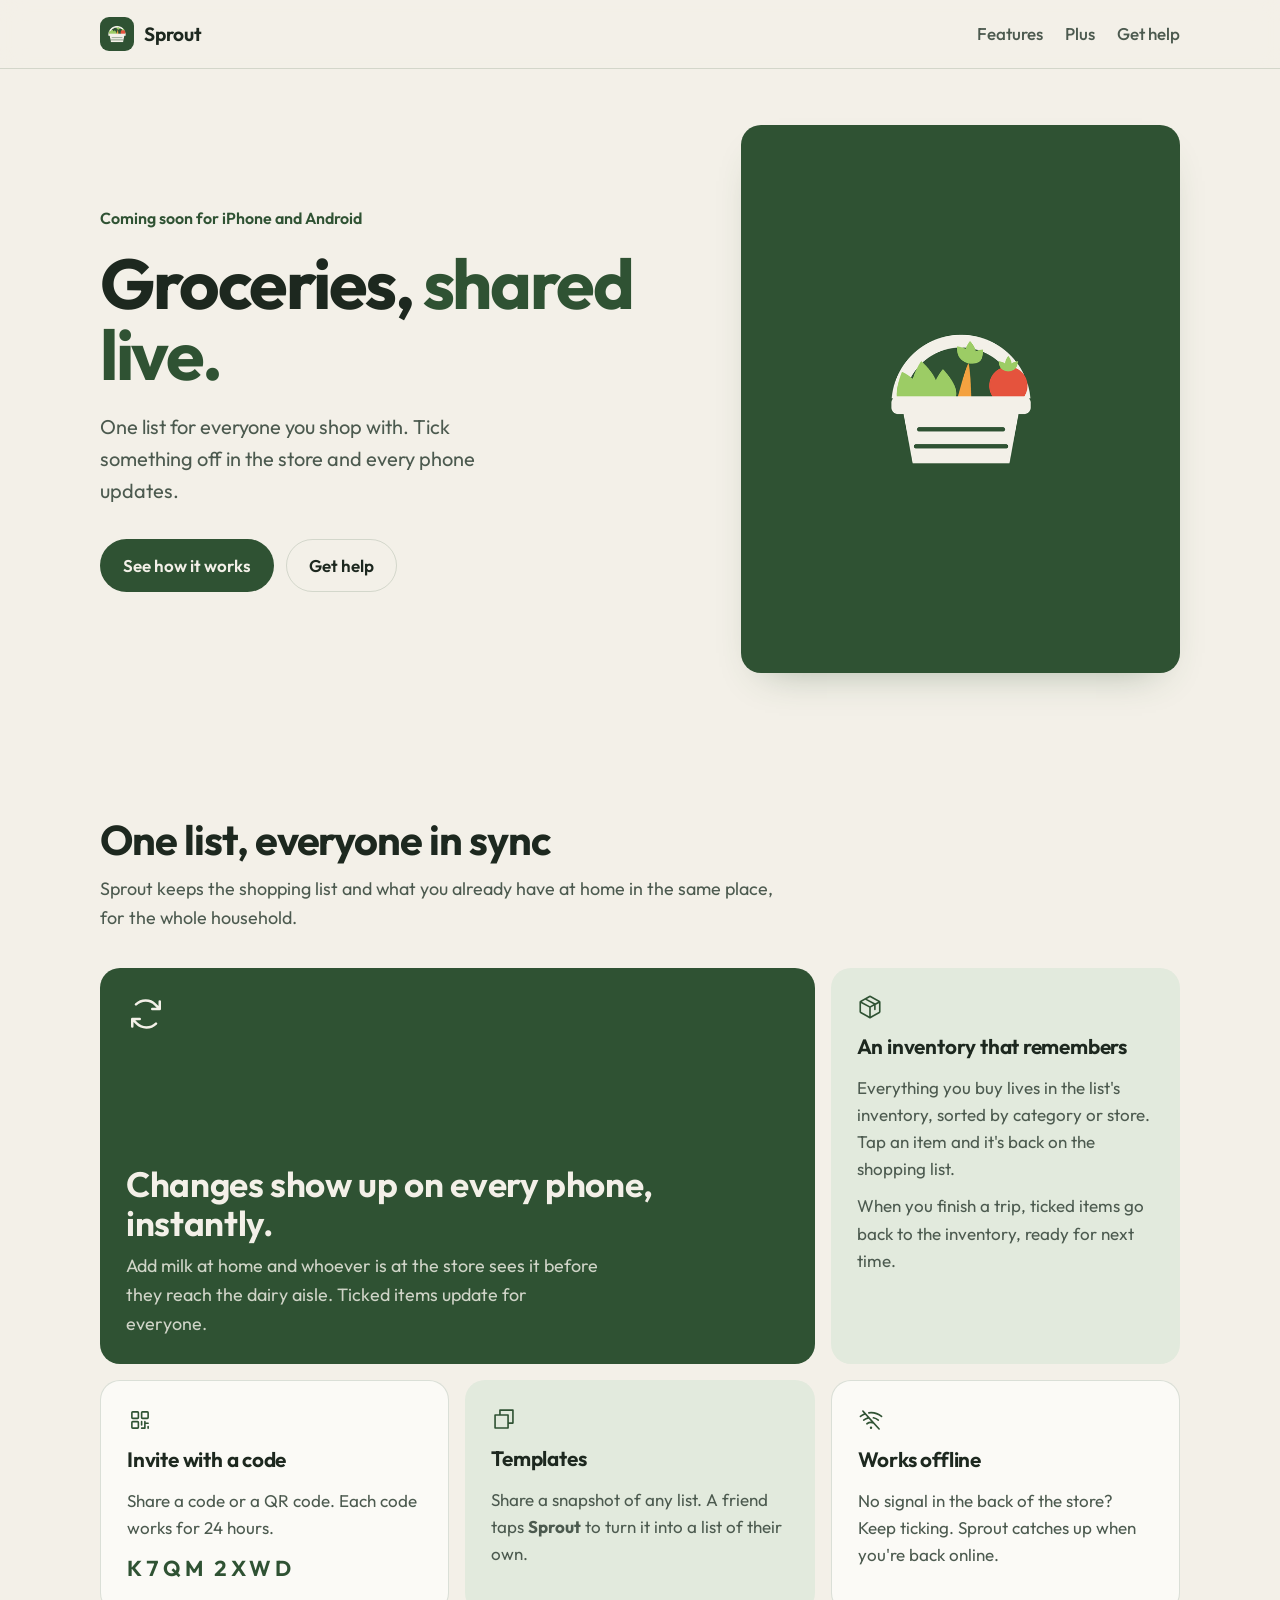
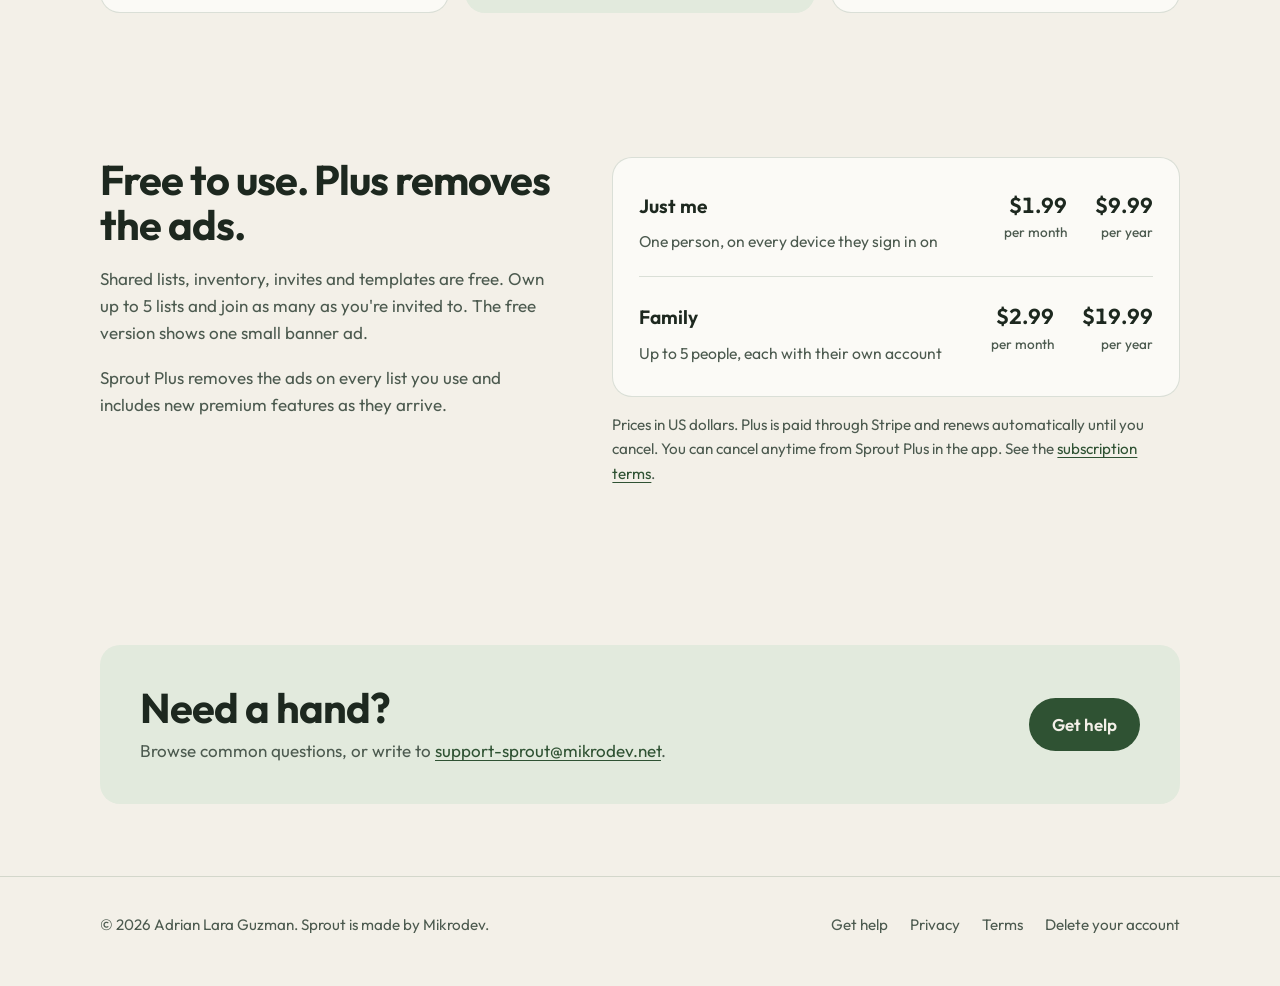
==== index.html @ 86c6a5ad "Initial site: sprout-support-site" ====
<!doctype html>
<html lang="en">
<head>
  <meta charset="utf-8">
  <meta name="viewport" content="width=device-width, initial-scale=1">
  <title>Sprout: grocery lists shared live</title>
  <meta name="description" content="Sprout is a shared grocery list and home inventory. Everyone you shop with sees changes the moment they happen, even offline.">
  <link rel="canonical" href="https://sprout-support.mikrodev.net/">
  <meta name="theme-color" content="#2f5233">
  <meta property="og:title" content="Sprout: grocery lists shared live">
  <meta property="og:description" content="One grocery list for everyone you shop with, with its own inventory, categories and stores.">
  <meta property="og:image" content="https://sprout-support.mikrodev.net/icon.png">
  <meta property="og:url" content="https://sprout-support.mikrodev.net/">
  <link rel="icon" href="/favicon.png" type="image/png">
  <link rel="apple-touch-icon" href="/apple-touch-icon.png">
  <link rel="preload" href="/assets/fonts/outfit-var.woff2" as="font" type="font/woff2" crossorigin>
  <link rel="stylesheet" href="/assets/site.css">
</head>
<body>
<a class="skip" href="#main">Skip to content</a>

<header class="site-header">
  <div class="wrap">
    <a class="brand" href="/"><img src="/assets/icon-256.png" alt="" width="34" height="34">Sprout</a>
    <nav class="nav" aria-label="Main">
      <a class="hide-sm" href="#features">Features</a>
      <a class="hide-sm" href="#plus">Plus</a>
      <a href="/faq/">Get help</a>
    </nav>
  </div>
</header>

<main id="main">
  <section class="hero">
    <div class="wrap">
      <div>
        <p class="soon">Coming soon for iPhone and Android</p>
        <h1>Groceries, <em>shared live.</em></h1>
        <p class="lede">One list for everyone you shop with. Tick something off in the store and every phone updates.</p>
        <div class="ctas">
          <a class="btn btn-primary" href="#features">See how it works</a>
          <a class="btn btn-ghost" href="/faq/">Get help</a>
        </div>
      </div>
      <div class="hero-art">
        <!-- TODO: replace with a real phone screenshot of the shopping list (portrait, 1200x1500), as <img class="shot" src="/assets/shot-shopping.png" alt="..."> -->
        <img class="mark" src="/icon.png" alt="The Sprout app icon: a basket of groceries" width="512" height="512">
      </div>
    </div>
  </section>

  <section class="block" id="features">
    <div class="wrap">
      <h2>One list, everyone in sync</h2>
      <p class="intro">Sprout keeps the shopping list and what you already have at home in the same place, for the whole household.</p>

      <div class="bento">
        <article class="tile big">
          <svg class="ico" aria-hidden="true" focusable="false" xmlns="http://www.w3.org/2000/svg" viewBox="0 0 256 256" fill="currentColor"><path d="M224,48V96a8,8,0,0,1-8,8H168a8,8,0,0,1,0-16h28.69L182.06,73.37a79.56,79.56,0,0,0-56.13-23.43h-.45A79.52,79.52,0,0,0,69.59,72.71,8,8,0,0,1,58.41,61.27a96,96,0,0,1,135,.79L208,76.69V48a8,8,0,0,1,16,0ZM186.41,183.29a80,80,0,0,1-112.47-.66L59.31,168H88a8,8,0,0,0,0-16H40a8,8,0,0,0-8,8v48a8,8,0,0,0,16,0V179.31l14.63,14.63A95.43,95.43,0,0,0,130,222.06h.53a95.36,95.36,0,0,0,67.07-27.33,8,8,0,0,0-11.18-11.44Z"/></svg>
          <h3>Changes show up on every phone, instantly.</h3>
          <p>Add milk at home and whoever is at the store sees it before they reach the dairy aisle. Ticked items update for everyone.</p>
        </article>
        <article class="tile tall">
          <svg class="ico" aria-hidden="true" focusable="false" xmlns="http://www.w3.org/2000/svg" viewBox="0 0 256 256" fill="currentColor"><path d="M223.68,66.15,135.68,18a15.88,15.88,0,0,0-15.36,0l-88,48.17a16,16,0,0,0-8.32,14v95.64a16,16,0,0,0,8.32,14l88,48.17a15.88,15.88,0,0,0,15.36,0l88-48.17a16,16,0,0,0,8.32-14V80.18A16,16,0,0,0,223.68,66.15ZM128,32l80.34,44-29.77,16.3-80.35-44ZM128,120,47.66,76l33.9-18.56,80.34,44ZM40,90l80,43.78v85.79L40,175.82Zm176,85.78h0l-80,43.79V133.82l32-17.51V152a8,8,0,0,0,16,0V107.55L216,90v85.77Z"/></svg>
          <h3>An inventory that remembers</h3>
          <p>Everything you buy lives in the list's inventory, sorted by category or store. Tap an item and it's back on the shopping list.</p>
          <p>When you finish a trip, ticked items go back to the inventory, ready for next time.</p>
        </article>
        <article class="tile wide">
          <svg class="ico" aria-hidden="true" focusable="false" xmlns="http://www.w3.org/2000/svg" viewBox="0 0 256 256" fill="currentColor"><path d="M104,40H56A16,16,0,0,0,40,56v48a16,16,0,0,0,16,16h48a16,16,0,0,0,16-16V56A16,16,0,0,0,104,40Zm0,64H56V56h48v48Zm0,32H56a16,16,0,0,0-16,16v48a16,16,0,0,0,16,16h48a16,16,0,0,0,16-16V152A16,16,0,0,0,104,136Zm0,64H56V152h48v48ZM200,40H152a16,16,0,0,0-16,16v48a16,16,0,0,0,16,16h48a16,16,0,0,0,16-16V56A16,16,0,0,0,200,40Zm0,64H152V56h48v48Zm-64,72V144a8,8,0,0,1,16,0v32a8,8,0,0,1-16,0Zm80-16a8,8,0,0,1-8,8H184v40a8,8,0,0,1-8,8H144a8,8,0,0,1,0-16h24V144a8,8,0,0,1,16,0v8h24A8,8,0,0,1,216,160Zm0,32v16a8,8,0,0,1-16,0V192a8,8,0,0,1,16,0Z"/></svg>
          <h3>Invite with a code</h3>
          <p>Share a code or a QR code. Each code works for 24 hours.</p>
          <span class="code" aria-hidden="true">K7QM 2XWD</span>
        </article>
        <article class="tile wide tinted">
          <svg class="ico" aria-hidden="true" focusable="false" xmlns="http://www.w3.org/2000/svg" viewBox="0 0 256 256" fill="currentColor"><path d="M216,32H88a8,8,0,0,0-8,8V80H40a8,8,0,0,0-8,8V216a8,8,0,0,0,8,8H168a8,8,0,0,0,8-8V176h40a8,8,0,0,0,8-8V40A8,8,0,0,0,216,32ZM160,208H48V96H160Zm48-48H176V88a8,8,0,0,0-8-8H96V48H208Z"/></svg>
          <h3>Templates</h3>
          <p>Share a snapshot of any list. A friend taps <strong>Sprout</strong> to turn it into a list of their own.</p>
        </article>
        <article class="tile wide">
          <svg class="ico" aria-hidden="true" focusable="false" xmlns="http://www.w3.org/2000/svg" viewBox="0 0 256 256" fill="currentColor"><path d="M213.92,210.62a8,8,0,1,1-11.84,10.76l-52-57.15a60,60,0,0,0-57.41,7.24,8,8,0,1,1-9.42-12.93A75.43,75.43,0,0,1,128,144c1.28,0,2.55,0,3.82.1L104.9,114.49A108,108,0,0,0,61,135.31,8,8,0,0,1,49.73,134,8,8,0,0,1,51,122.77a124.27,124.27,0,0,1,41.71-21.66L69.37,75.4a155.43,155.43,0,0,0-40.29,24A8,8,0,0,1,18.92,87,171.87,171.87,0,0,1,58,62.86L42.08,45.38A8,8,0,1,1,53.92,34.62ZM128,192a12,12,0,1,0,12,12A12,12,0,0,0,128,192ZM237.08,87A172.3,172.3,0,0,0,106,49.4a8,8,0,1,0,2,15.87A158.33,158.33,0,0,1,128,64a156.25,156.25,0,0,1,98.92,35.37A8,8,0,0,0,237.08,87ZM195,135.31a8,8,0,0,0,11.24-1.3,8,8,0,0,0-1.3-11.24,124.25,124.25,0,0,0-51.73-24.2A8,8,0,1,0,150,114.24,108.12,108.12,0,0,1,195,135.31Z"/></svg>
          <h3>Works offline</h3>
          <p>No signal in the back of the store? Keep ticking. Sprout catches up when you're back online.</p>
        </article>
      </div>
    </div>
  </section>

  <section class="block" id="plus">
    <div class="wrap pricing">
      <div class="free">
        <h2>Free to use. Plus removes the ads.</h2>
        <p>Shared lists, inventory, invites and templates are free. Own up to 5 lists and join as many as you're invited to. The free version shows one small banner ad.</p>
        <p>Sprout Plus removes the ads on every list you use and includes new premium features as they arrive.</p>
      </div>
      <div>
        <div class="plans">
          <div class="plan">
            <h3>Just me</h3>
            <span class="who">One person, on every device they sign in on</span>
            <span class="price p1">$1.99<span>per month</span></span>
            <span class="price p2">$9.99<span>per year</span></span>
          </div>
          <div class="plan">
            <h3>Family</h3>
            <span class="who">Up to 5 people, each with their own account</span>
            <span class="price p1">$2.99<span>per month</span></span>
            <span class="price p2">$19.99<span>per year</span></span>
          </div>
        </div>
        <p class="fine">Prices in US dollars. Plus is paid through Stripe and renews automatically until you cancel. You can cancel anytime from Sprout Plus in the app. See the <a href="https://sprout-legal.mikrodev.net/terms/#subscriptions">subscription terms</a>.</p>
      </div>
    </div>
  </section>

  <section class="block">
    <div class="wrap">
      <div class="help">
        <div>
          <h2>Need a hand?</h2>
          <p>Browse common questions, or write to <a href="mailto:support-sprout@mikrodev.net">support-sprout@mikrodev.net</a>.</p>
        </div>
        <a class="btn btn-primary" href="/faq/">Get help</a>
      </div>
    </div>
  </section>
</main>

<footer class="site-footer">
  <div class="wrap">
    <span>&copy; 2026 Adrian Lara Guzman. Sprout is made by <a href="https://mikrodev.net/">Mikrodev</a>.</span>
    <nav aria-label="Footer">
      <a href="/faq/">Get help</a>
      <a href="https://sprout-legal.mikrodev.net/privacy/">Privacy</a>
      <a href="https://sprout-legal.mikrodev.net/terms/">Terms</a>
      <a href="https://sprout-legal.mikrodev.net/delete-account/">Delete your account</a>
    </nav>
  </div>
</footer>
</body>
</html>
---- assets/site.css ----
/* Sprout web: shared by sprout-support-site and sprout-legal-site.
   Copied into each repo (no build step). Edit one, copy to the other.

   Shape rule: panels and cards 20px, buttons and chips full pill, nothing else rounded.
   Color rule: one accent (Sprout forest green). Cream is the app's own background. */

@font-face {
  font-family: "Outfit";
  src: url("fonts/outfit-var.woff2") format("woff2");
  font-weight: 100 900;
  font-display: swap;
}

:root {
  --bg: #f3f0e8;
  --surface: #fbfaf6;
  --tint: #e2eadd;
  --ink: #1d281f;
  --muted: #4c5a4f;
  --accent: #2f5233;
  --accent-hover: #264429;
  --on-accent: #f3f0e8;
  --line: rgb(47 82 51 / 0.16);
  --shadow: 0 18px 40px -24px rgb(47 82 51 / 0.45);
  --radius: 20px;
  --max: 1120px;
  color-scheme: light dark;
}

@media (prefers-color-scheme: dark) {
  :root {
    --bg: #111812;
    --surface: #182119;
    --tint: #1e2d20;
    --ink: #e8eee5;
    --muted: #a8b6a8;
    --accent: #93c595;
    --accent-hover: #a9d4aa;
    --on-accent: #10200f;
    --line: rgb(147 197 149 / 0.18);
    --shadow: 0 18px 40px -24px rgb(0 0 0 / 0.7);
  }
}

*, *::before, *::after { box-sizing: border-box; }

html { -webkit-text-size-adjust: 100%; scroll-padding-top: 88px; }

body {
  margin: 0;
  background: var(--bg);
  color: var(--ink);
  font-family: "Outfit", ui-sans-serif, system-ui, -apple-system, "Segoe UI", Roboto, sans-serif;
  font-size: 1.0625rem;
  line-height: 1.6;
  -webkit-font-smoothing: antialiased;
}

img { max-width: 100%; height: auto; display: block; }

a { color: var(--accent); text-underline-offset: 3px; }
a:hover { color: var(--accent-hover); }

:focus-visible { outline: 3px solid var(--accent); outline-offset: 3px; border-radius: 6px; }

.skip {
  position: absolute; left: 16px; top: -48px;
  background: var(--accent); color: var(--on-accent);
  padding: 8px 16px; border-radius: 999px; z-index: 20;
}
.skip:focus { top: 12px; }

.wrap { width: 100%; max-width: var(--max); margin: 0 auto; padding: 0 20px; }

/* ---------- Header ---------- */
.site-header {
  position: sticky; top: 0; z-index: 10;
  background: color-mix(in srgb, var(--bg) 88%, transparent);
  backdrop-filter: blur(12px);
  -webkit-backdrop-filter: blur(12px);
  border-bottom: 1px solid var(--line);
}
.site-header .wrap { display: flex; align-items: center; gap: 24px; height: 68px; }
.brand {
  display: inline-flex; align-items: center; gap: 10px;
  font-weight: 650; font-size: 1.2rem; color: var(--ink); text-decoration: none;
}
.brand img { width: 34px; height: 34px; border-radius: 9px; }
.brand small { font-weight: 450; color: var(--muted); font-size: 0.95rem; }
.nav { margin-left: auto; display: flex; gap: 22px; align-items: center; }
.nav a { color: var(--muted); text-decoration: none; font-weight: 500; white-space: nowrap; }
.nav a:hover, .nav a[aria-current="page"] { color: var(--ink); }
@media (max-width: 640px) {
  .nav { gap: 16px; }
  .nav .hide-sm { display: none; }
  .brand small { display: none; }
}
@media (max-width: 480px) {
  .site-header .wrap { gap: 12px; }
  .nav { gap: 14px; font-size: 0.95rem; }
  .brand { font-size: 1.1rem; gap: 8px; }
  .brand img { width: 30px; height: 30px; }
}

/* ---------- Buttons ---------- */
.btn {
  display: inline-flex; align-items: center; gap: 8px;
  padding: 12px 22px; border-radius: 999px;
  font: inherit; font-weight: 600; text-decoration: none; white-space: nowrap;
  border: 1.5px solid transparent; cursor: pointer;
  transition: transform .15s ease, background-color .15s ease;
}
.btn:active { transform: translateY(1px) scale(0.99); }
.btn-primary { background: var(--accent); color: var(--on-accent); }
.btn-primary:hover { background: var(--accent-hover); color: var(--on-accent); }
.btn-ghost { border-color: var(--line); color: var(--ink); }
.btn-ghost:hover { border-color: var(--accent); color: var(--ink); }
.btn svg { width: 18px; height: 18px; }

.ico { width: 26px; height: 26px; flex: none; color: var(--accent); }

/* ---------- Home: hero ---------- */
.hero { padding: 56px 0 72px; }
.hero .wrap {
  display: grid; gap: 48px; align-items: center;
  grid-template-columns: 1.15fr 0.85fr;
}
.hero h1 {
  font-size: clamp(2.6rem, 6vw, 4.4rem);
  line-height: 1.02; letter-spacing: -0.035em; font-weight: 700;
  margin: 0 0 20px;
}
.hero h1 em { font-style: normal; color: var(--accent); }
.hero p.lede { font-size: 1.25rem; color: var(--muted); max-width: 34ch; margin: 0 0 32px; }
.hero .ctas { display: flex; flex-wrap: wrap; gap: 12px; }
.hero .soon { margin: 0 0 16px; color: var(--accent); font-weight: 600; font-size: 1rem; }

.hero-art {
  position: relative; aspect-ratio: 4 / 5; border-radius: var(--radius);
  background: var(--accent); overflow: hidden; box-shadow: var(--shadow);
  display: grid; place-items: center;
}
.hero-art img.shot { width: 100%; height: 100%; object-fit: cover; }
.hero-art img.mark { width: 62%; border-radius: 22%; }
@media (prefers-color-scheme: dark) { .hero-art { background: #2f5233; } }

@media (max-width: 820px) {
  .hero { padding: 32px 0 48px; }
  .hero .wrap { grid-template-columns: 1fr; gap: 32px; }
  .hero-art { aspect-ratio: 16 / 11; max-width: 520px; }
  .hero-art img.mark { width: 38%; }
}

/* ---------- Home: features bento ---------- */
section.block { padding: 72px 0; }
.block h2 {
  font-size: clamp(1.9rem, 3.6vw, 2.6rem); line-height: 1.1;
  letter-spacing: -0.025em; margin: 0 0 12px; font-weight: 680;
}
.block .intro { color: var(--muted); max-width: 58ch; margin: 0 0 36px; font-size: 1.12rem; }

.bento {
  display: grid; gap: 16px;
  grid-template-columns: repeat(6, 1fr);
  grid-auto-rows: minmax(190px, auto);
}
.tile {
  background: var(--surface); border: 1px solid var(--line);
  border-radius: var(--radius); padding: 26px;
  display: flex; flex-direction: column; gap: 10px;
}
.tile h3 { margin: 0; font-size: 1.3rem; letter-spacing: -0.01em; font-weight: 650; }
.tile p { margin: 0; color: var(--muted); }
.tile.big { grid-column: span 4; grid-row: span 2; background: var(--accent); color: var(--on-accent); border: 0; justify-content: flex-end; }
.tile.big p { color: color-mix(in srgb, var(--on-accent) 82%, transparent); font-size: 1.12rem; max-width: 40ch; }
.tile.big h3 { font-size: clamp(1.6rem, 3vw, 2.2rem); line-height: 1.1; }
.tile.big .ico { color: var(--on-accent); width: 40px; height: 40px; margin-bottom: auto; }
.tile.tall { grid-column: span 2; grid-row: span 2; background: var(--tint); border: 0; }
.tile.wide { grid-column: span 2; }
.tile.tinted { background: var(--tint); border: 0; }
.tile .code {
  font-variant-numeric: tabular-nums; letter-spacing: 0.18em; font-weight: 650;
  font-size: 1.35rem; color: var(--accent); margin-top: auto;
}
@media (max-width: 900px) {
  .bento { grid-template-columns: 1fr 1fr; }
  .tile.big { grid-column: span 2; grid-row: auto; min-height: 280px; }
  .tile.tall, .tile.wide { grid-column: span 1; grid-row: auto; }
}
@media (max-width: 560px) {
  .bento { grid-template-columns: 1fr; }
  .tile.big, .tile.tall, .tile.wide { grid-column: auto; }
}

/* ---------- Home: pricing ---------- */
.pricing {
  display: grid; grid-template-columns: 0.9fr 1.1fr; gap: 48px; align-items: start;
}
.pricing .free p { color: var(--muted); max-width: 42ch; }
.plans { background: var(--surface); border: 1px solid var(--line); border-radius: var(--radius); padding: 8px 26px; }
.plan { display: grid; grid-template-columns: 1fr auto auto; gap: 8px 28px; align-items: baseline; padding: 22px 0; }
.plan + .plan { border-top: 1px solid var(--line); }
.plan h3 { margin: 0; font-size: 1.2rem; font-weight: 650; }
.plan .who { grid-column: 1; color: var(--muted); font-size: 0.98rem; }
.plan .price { font-weight: 650; font-size: 1.35rem; font-variant-numeric: tabular-nums; text-align: right; }
.plan .price span { display: block; font-size: 0.85rem; font-weight: 450; color: var(--muted); }
.plan .p1 { grid-column: 2; grid-row: 1 / span 2; }
.plan .p2 { grid-column: 3; grid-row: 1 / span 2; }
.fine { color: var(--muted); font-size: 0.95rem; margin-top: 16px; }
@media (max-width: 820px) {
  .pricing { grid-template-columns: 1fr; gap: 24px; }
}
@media (max-width: 460px) {
  .plan { grid-template-columns: 1fr 1fr; }
  .plan h3, .plan .who { grid-column: 1 / -1; }
  .plan .p1, .plan .p2 { grid-column: auto; grid-row: auto; text-align: left; }
}

/* ---------- Help strip ---------- */
.help {
  background: var(--tint); border-radius: var(--radius); padding: 40px;
  display: flex; flex-wrap: wrap; gap: 20px 40px; align-items: center; justify-content: space-between;
}
.help h2 { margin: 0 0 6px; }
.help p { margin: 0; color: var(--muted); }

/* ---------- FAQ ---------- */
.page-head { padding-top: 56px; padding-bottom: 24px; }
.page-head h1 { font-size: clamp(2.2rem, 5vw, 3.4rem); letter-spacing: -0.03em; line-height: 1.05; margin: 0 0 12px; }
.page-head p { color: var(--muted); font-size: 1.15rem; max-width: 56ch; margin: 0; }

.faq-layout { display: grid; grid-template-columns: 220px 1fr; gap: 48px; padding-bottom: 72px; }
.toc { position: sticky; top: 92px; align-self: start; display: flex; flex-direction: column; gap: 4px; }
.toc a { color: var(--muted); text-decoration: none; padding: 6px 14px; border-radius: 999px; }
.toc a:hover { background: var(--tint); color: var(--ink); }
@media (max-width: 820px) {
  .faq-layout { grid-template-columns: 1fr; gap: 24px; }
  .toc { position: static; flex-direction: row; overflow-x: auto; gap: 8px; padding-bottom: 4px; scrollbar-width: none; }
  .toc a { background: var(--surface); border: 1px solid var(--line); white-space: nowrap; }
}

.faq-group { margin-bottom: 44px; }
.faq-group h2 { font-size: 1.5rem; letter-spacing: -0.015em; margin: 0 0 12px; display: flex; align-items: center; gap: 10px; }
details { background: var(--surface); border: 1px solid var(--line); border-radius: var(--radius); margin-bottom: 10px; }
details[open] { border-color: color-mix(in srgb, var(--accent) 40%, transparent); }
summary {
  list-style: none; cursor: pointer; padding: 18px 22px; font-weight: 600;
  display: flex; justify-content: space-between; gap: 16px; align-items: center;
}
summary::-webkit-details-marker { display: none; }
summary .ico { width: 18px; height: 18px; flex: none; color: var(--muted); transition: transform .2s ease; }
details[open] summary .ico { transform: rotate(180deg); }
details .answer { padding: 0 22px 20px; color: var(--muted); }
details .answer p { margin: 0 0 10px; }
details .answer p:last-child { margin: 0; }
details .answer strong { color: var(--ink); font-weight: 600; }
details .answer ol, details .answer ul { margin: 0 0 10px; padding-left: 22px; }

.contact {
  background: var(--accent); color: var(--on-accent); border-radius: var(--radius);
  padding: 36px; display: grid; gap: 8px;
}
.contact h2 { margin: 0; font-size: 1.6rem; }
.contact p { margin: 0; color: color-mix(in srgb, var(--on-accent) 85%, transparent); }
.contact a { color: var(--on-accent); font-weight: 600; }
.contact .row { display: flex; flex-wrap: wrap; gap: 12px; margin-top: 12px; }
.contact .btn { background: var(--on-accent); color: var(--accent); }
.contact .btn:hover { color: var(--accent); opacity: .92; }
.contact .btn.alt { background: transparent; color: var(--on-accent); border-color: color-mix(in srgb, var(--on-accent) 45%, transparent); }

/* ---------- Legal prose ---------- */
.legal { display: grid; grid-template-columns: 240px minmax(0, 1fr); gap: 56px; padding-bottom: 80px; }
.legal .toc { font-size: 0.95rem; }
.legal .toc a { padding: 5px 12px; }
.prose { max-width: 72ch; }
.prose h2 { font-size: 1.45rem; letter-spacing: -0.015em; margin: 44px 0 12px; line-height: 1.25; }
.prose h2:first-child { margin-top: 0; }
.prose h3 { font-size: 1.12rem; margin: 26px 0 8px; }
.prose p, .prose li { color: var(--ink); }
.prose ul, .prose ol { padding-left: 22px; }
.prose li { margin-bottom: 6px; }
.prose .note {
  background: var(--tint); border-radius: var(--radius); padding: 18px 22px; margin: 20px 0;
}
.prose .note p { margin: 0; }
.prose table { width: 100%; border-collapse: collapse; margin: 16px 0 24px; font-size: 0.97rem; }
.prose th, .prose td { text-align: left; vertical-align: top; padding: 12px 14px 12px 0; }
.prose thead th { color: var(--muted); font-weight: 600; font-size: 0.9rem; border-bottom: 1px solid var(--line); }
.prose tbody tr + tr td { border-top: 1px solid var(--line); }
.table-scroll { overflow-x: auto; }
.updated { color: var(--muted); margin-top: 10px; }
@media (max-width: 900px) {
  .legal { grid-template-columns: 1fr; gap: 24px; }
  .legal .toc { position: static; flex-direction: row; flex-wrap: wrap; gap: 8px; }
  .legal .toc a { background: var(--surface); border: 1px solid var(--line); }
}

/* ---------- Footer ---------- */
.site-footer { border-top: 1px solid var(--line); padding: 36px 0 48px; color: var(--muted); font-size: 0.95rem; }
.site-footer .wrap { display: flex; flex-wrap: wrap; gap: 16px 32px; justify-content: space-between; align-items: center; }
.site-footer nav { display: flex; flex-wrap: wrap; gap: 8px 22px; }
.site-footer a { color: var(--muted); text-decoration: none; }
.site-footer a:hover { color: var(--ink); text-decoration: underline; }

/* ---------- Motion (feedback only) ---------- */
@media (prefers-reduced-motion: reduce) {
  *, *::before, *::after { transition: none !important; animation: none !important; scroll-behavior: auto !important; }
}
@media (prefers-reduced-motion: no-preference) {
  html { scroll-behavior: smooth; }
}
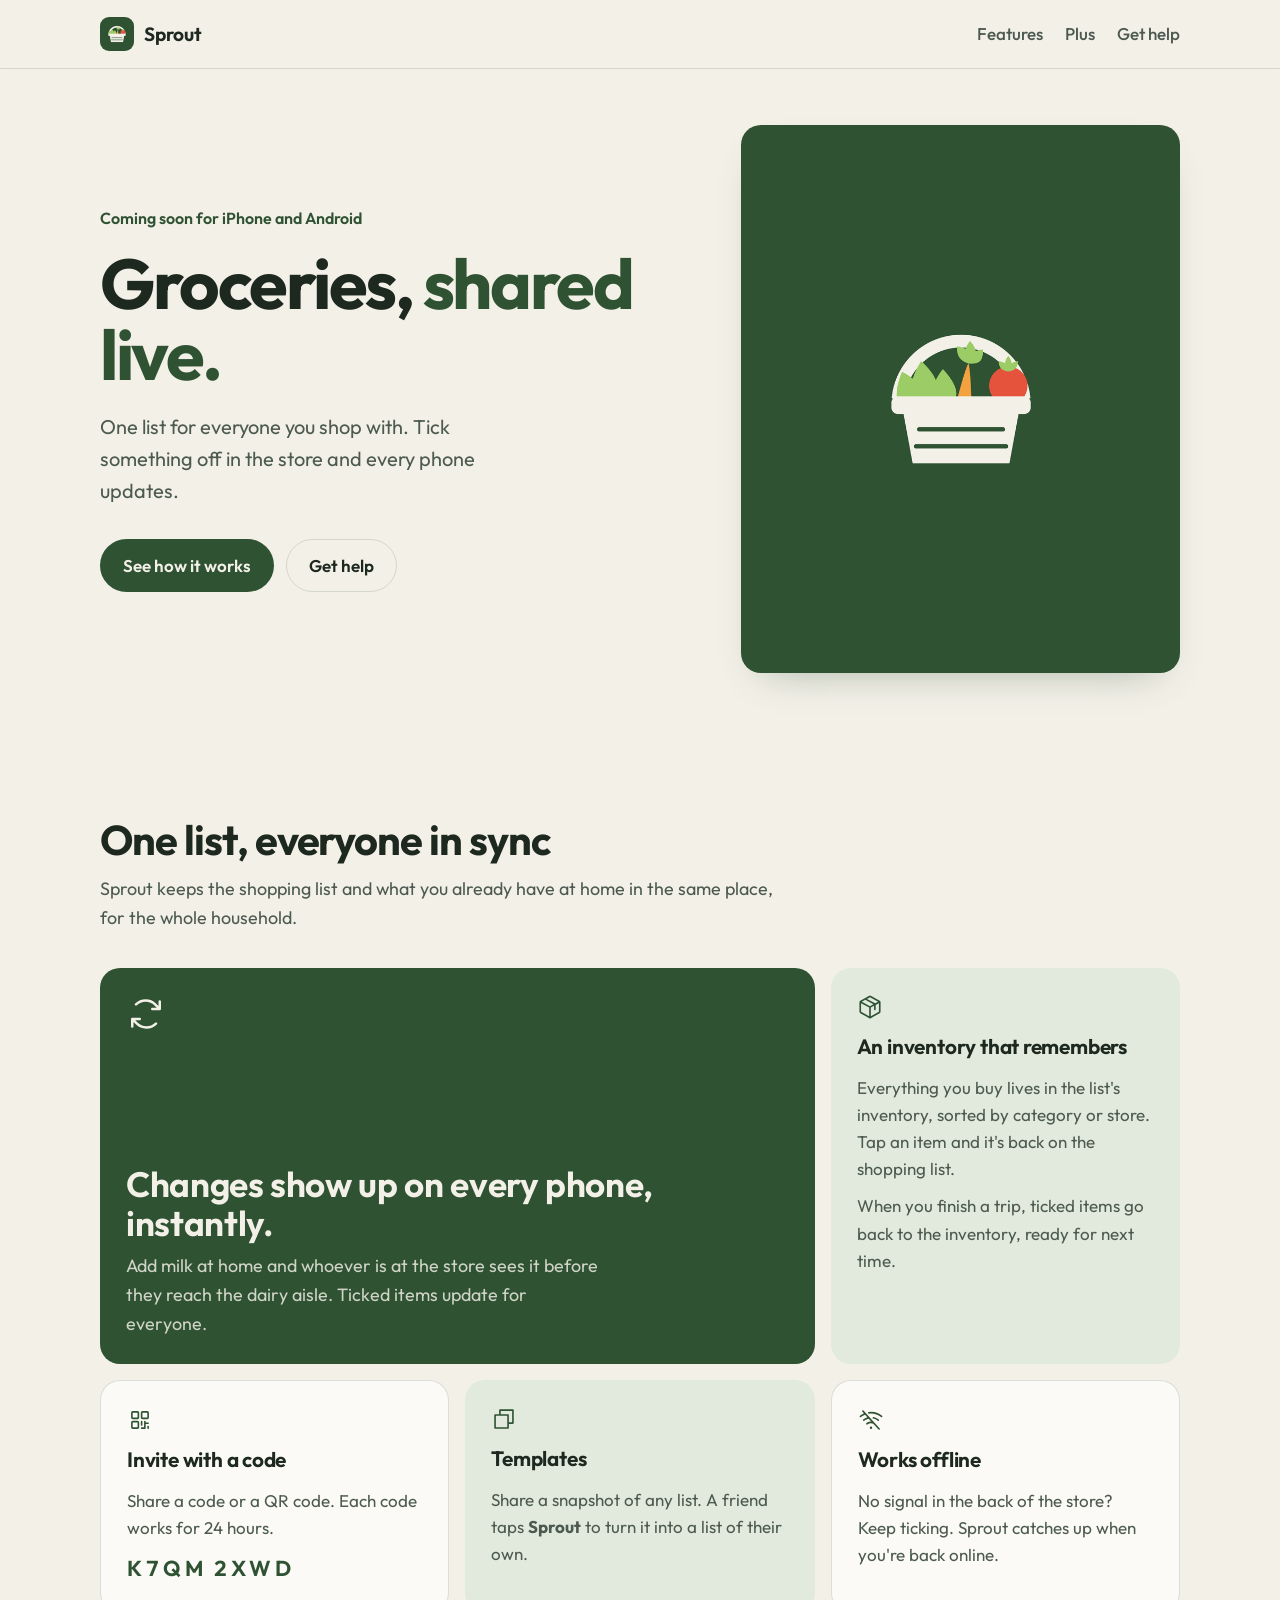
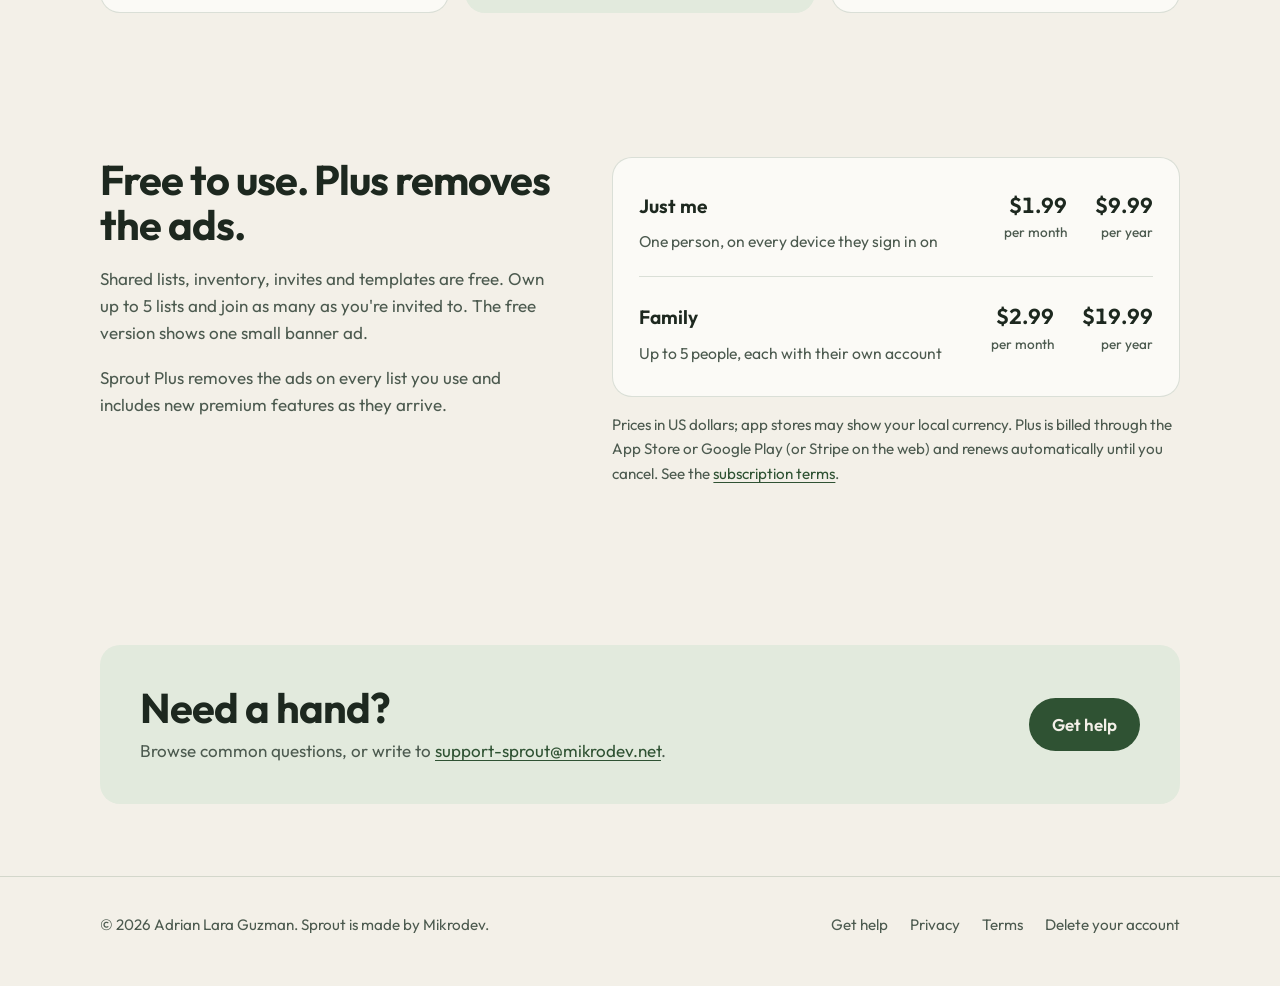
==== commit a41e14fe: "Payment copy covers App Store/Google Play and Stripe; right-sized header icon" ====
--- a/index.html
+++ b/index.html
@@ -21,7 +21,7 @@
 
 <header class="site-header">
   <div class="wrap">
-    <a class="brand" href="/"><img src="/assets/icon-256.png" alt="" width="34" height="34">Sprout</a>
+    <a class="brand" href="/"><img src="/assets/icon-68.png" alt="" width="34" height="34">Sprout</a>
     <nav class="nav" aria-label="Main">
       <a class="hide-sm" href="#features">Features</a>
       <a class="hide-sm" href="#plus">Plus</a>
@@ -108,7 +108,7 @@
             <span class="price p2">$19.99<span>per year</span></span>
           </div>
         </div>
-        <p class="fine">Prices in US dollars. Plus is paid through Stripe and renews automatically until you cancel. You can cancel anytime from Sprout Plus in the app. See the <a href="https://sprout-legal.mikrodev.net/terms/#subscriptions">subscription terms</a>.</p>
+        <p class="fine">Prices in US dollars; app stores may show your local currency. Plus is billed through the App Store or Google Play (or Stripe on the web) and renews automatically until you cancel. See the <a href="https://sprout-legal.mikrodev.net/terms/#subscriptions">subscription terms</a>.</p>
       </div>
     </div>
   </section>
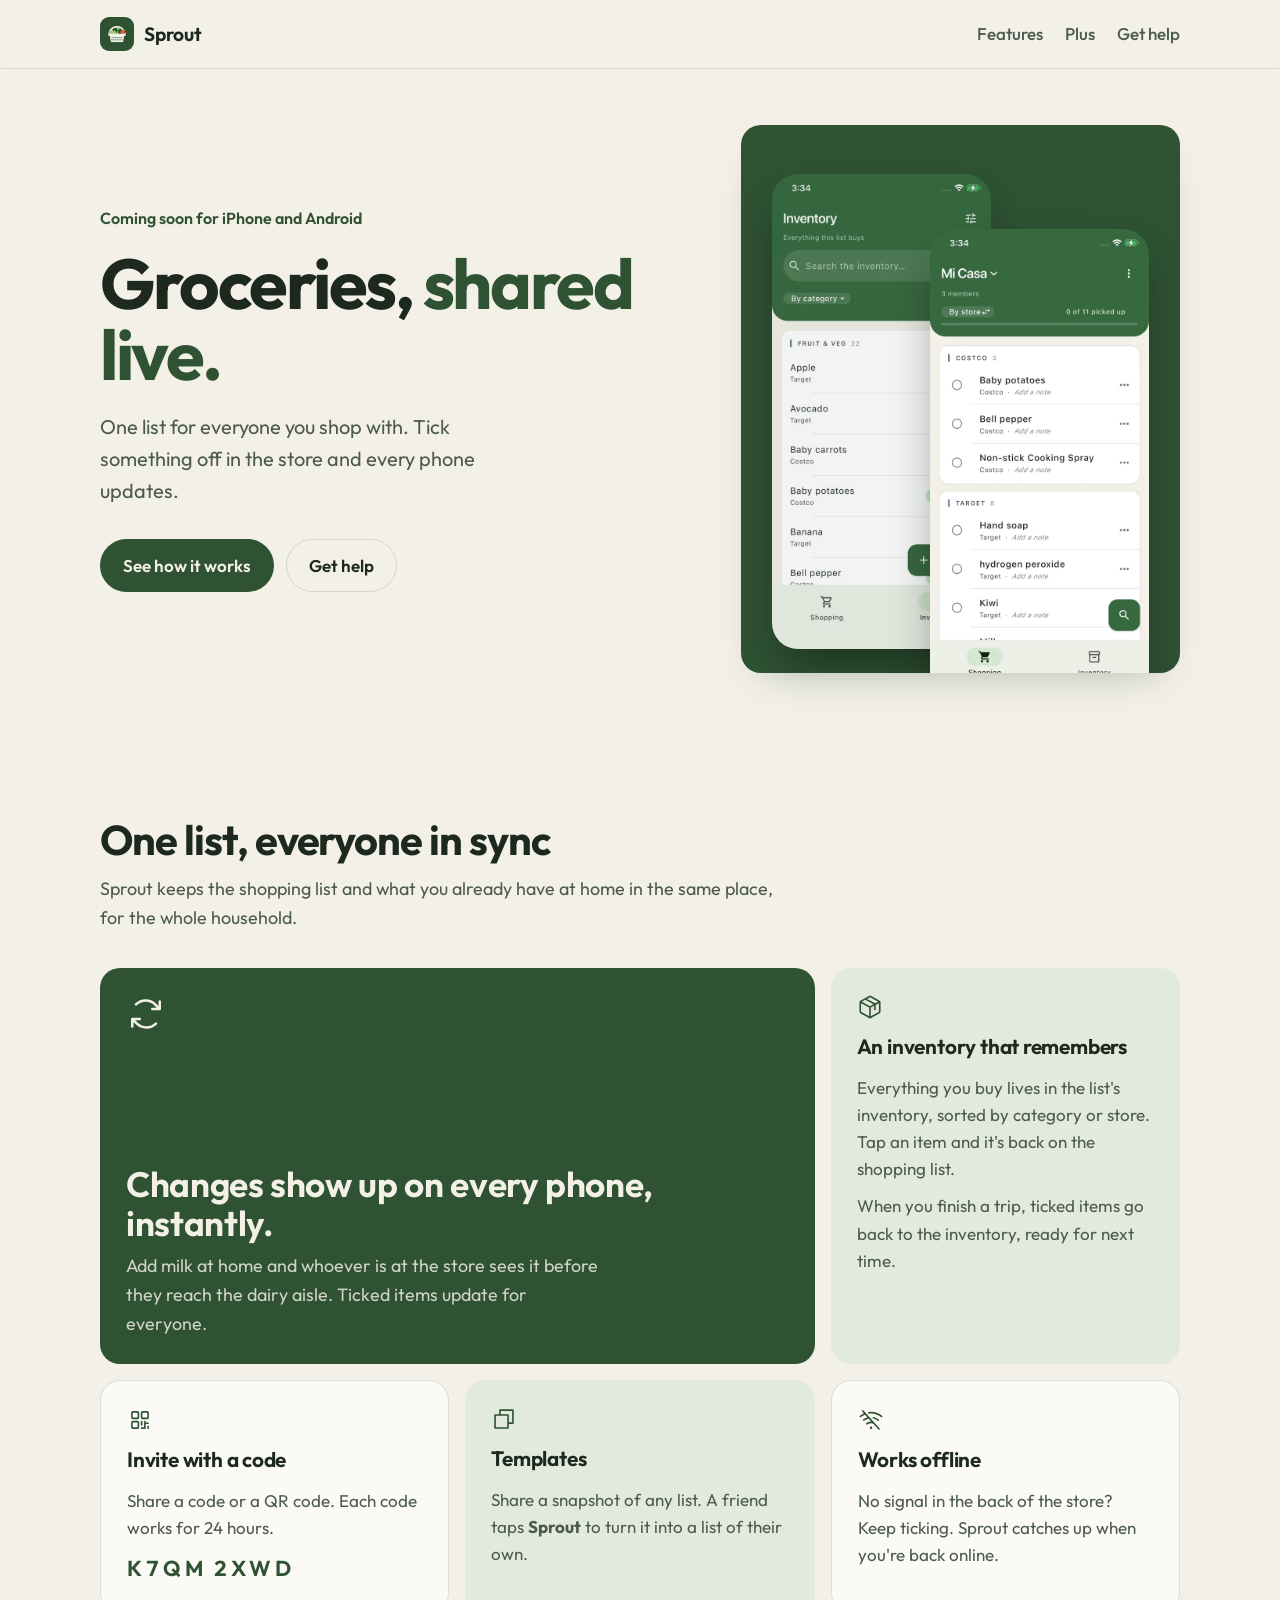
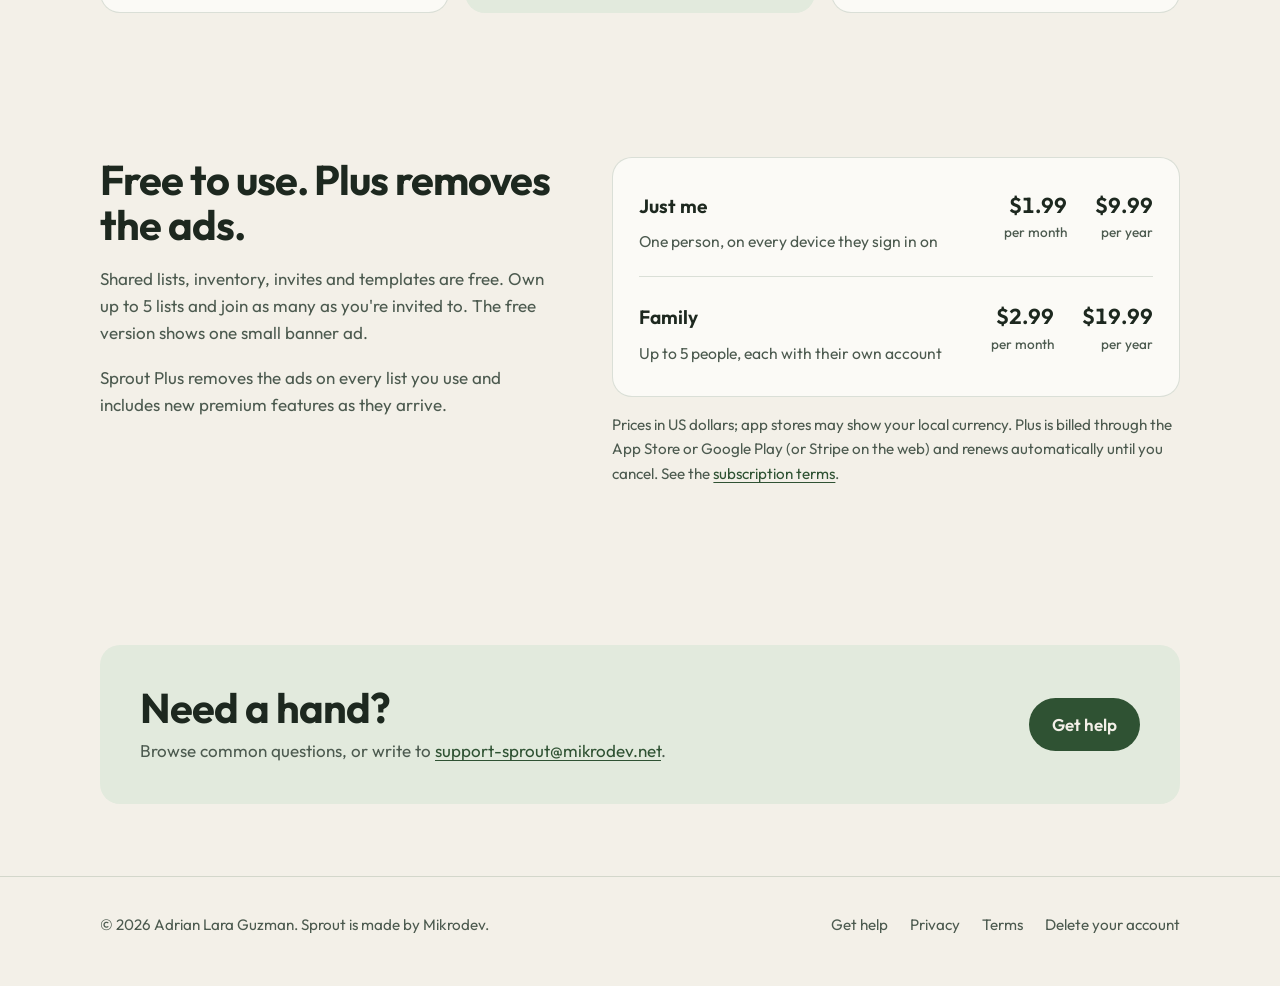
==== commit 2b334e93: "Home hero: real app screenshots (Shopping + Inventory) instead of the icon" ====
--- a/index.html
+++ b/index.html
@@ -43,8 +43,8 @@
         </div>
       </div>
       <div class="hero-art">
-        <!-- TODO: replace with a real phone screenshot of the shopping list (portrait, 1200x1500), as <img class="shot" src="/assets/shot-shopping.png" alt="..."> -->
-        <img class="mark" src="/icon.png" alt="The Sprout app icon: a basket of groceries" width="512" height="512">
+        <img class="shot back" src="/assets/shot-inventory.webp" width="560" height="1212" alt="Sprout's Inventory tab: everything the list buys, grouped by category, with items already on the list marked On list">
+        <img class="shot front" src="/assets/shot-shopping.webp" width="560" height="1212" alt="Sprout's Shopping tab for a list called Mi Casa with 3 members, grouped by store: Costco and Target" fetchpriority="high">
       </div>
     </div>
   </section>
--- a/assets/site.css
+++ b/assets/site.css
@@ -140,15 +140,23 @@
   background: var(--accent); overflow: hidden; box-shadow: var(--shadow);
   display: grid; place-items: center;
 }
-.hero-art img.shot { width: 100%; height: 100%; object-fit: cover; }
 .hero-art img.mark { width: 62%; border-radius: 22%; }
+/* Real app screenshots rising out of the panel; the panel clips their bottoms. */
+.hero-art img.shot {
+  position: absolute; width: 50%; height: auto;
+  border-radius: 26px; box-shadow: 0 24px 48px -12px rgb(0 0 0 / 0.45);
+}
+.hero-art img.back { left: 7%; top: 9%; opacity: 0.94; }
+.hero-art img.front { right: 7%; top: 19%; }
 @media (prefers-color-scheme: dark) { .hero-art { background: #2f5233; } }
 
 @media (max-width: 820px) {
   .hero { padding: 32px 0 48px; }
   .hero .wrap { grid-template-columns: 1fr; gap: 32px; }
-  .hero-art { aspect-ratio: 16 / 11; max-width: 520px; }
-  .hero-art img.mark { width: 38%; }
+  .hero-art { aspect-ratio: 16 / 13; max-width: 520px; width: 100%; }
+  .hero-art img.shot { width: 40%; border-radius: 18px; }
+  .hero-art img.back { left: 10%; top: 10%; }
+  .hero-art img.front { right: 10%; top: 18%; }
 }
 
 /* ---------- Home: features bento ---------- */
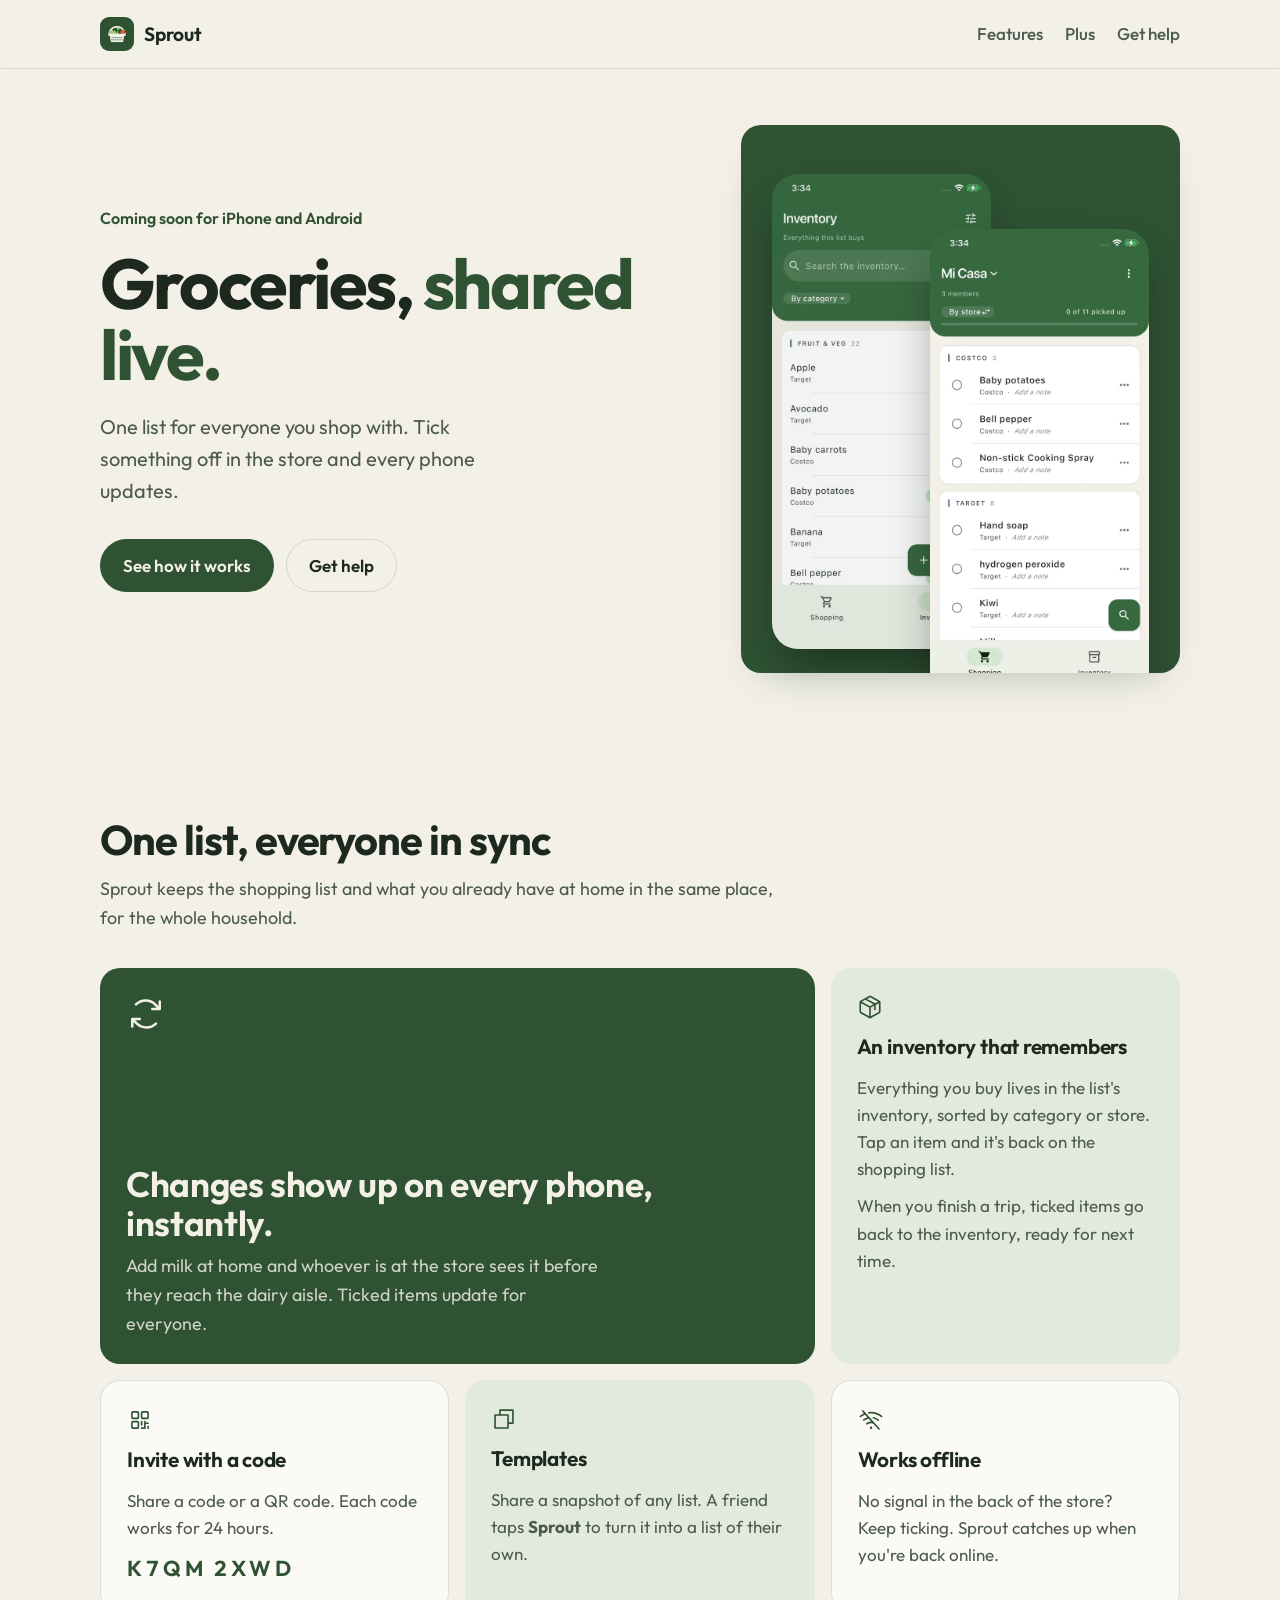
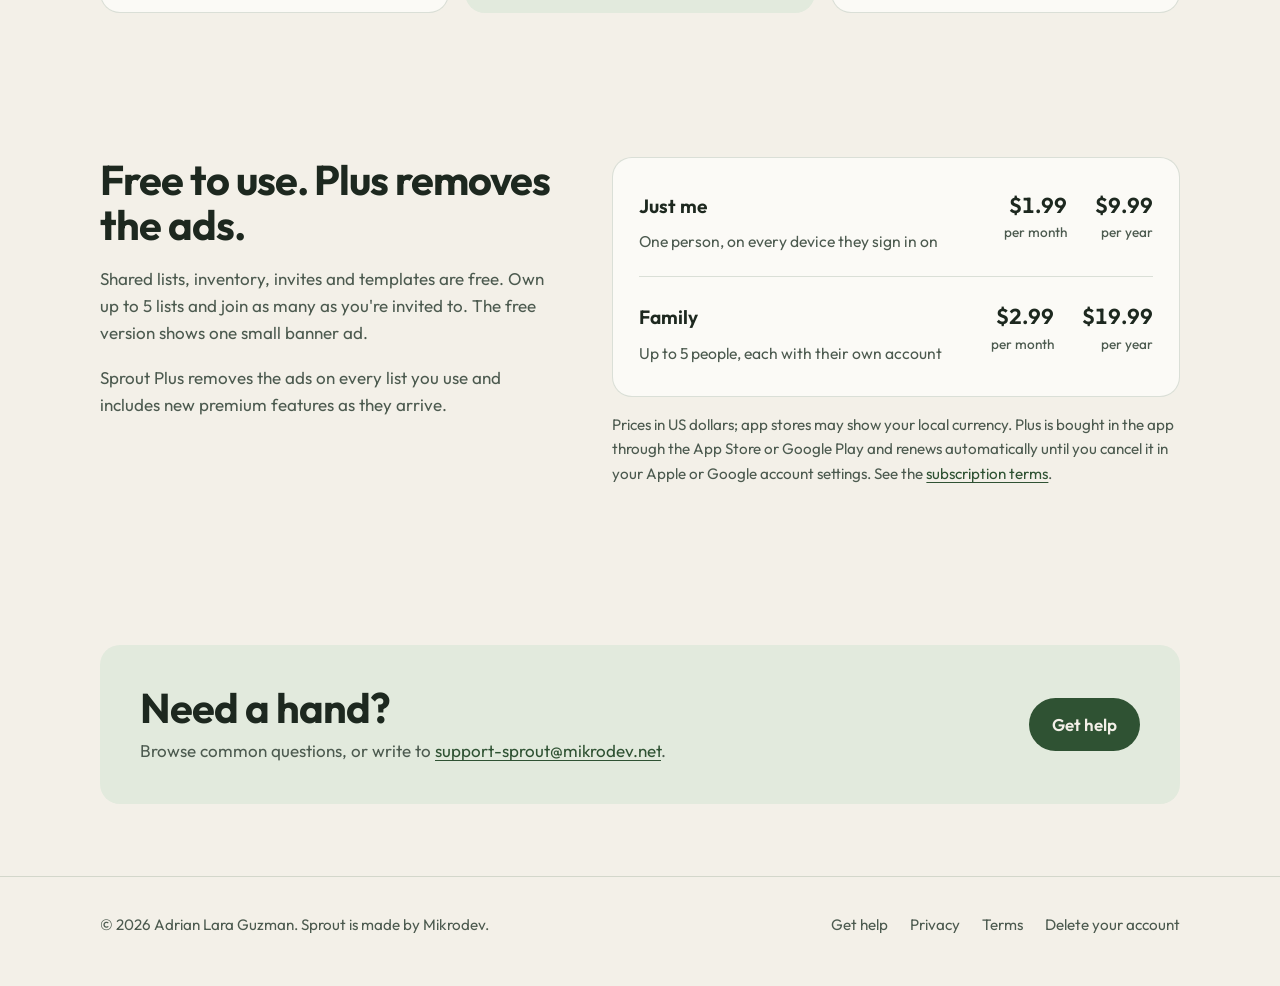
==== commit 1409efc8: "Plus is sold in the app only (App Store / Google Play): pay, cancel, refund answers" ====
--- a/index.html
+++ b/index.html
@@ -108,7 +108,7 @@
             <span class="price p2">$19.99<span>per year</span></span>
           </div>
         </div>
-        <p class="fine">Prices in US dollars; app stores may show your local currency. Plus is billed through the App Store or Google Play (or Stripe on the web) and renews automatically until you cancel. See the <a href="https://sprout-legal.mikrodev.net/terms/#subscriptions">subscription terms</a>.</p>
+        <p class="fine">Prices in US dollars; app stores may show your local currency. Plus is bought in the app through the App Store or Google Play and renews automatically until you cancel it in your Apple or Google account settings. See the <a href="https://sprout-legal.mikrodev.net/terms/#subscriptions">subscription terms</a>.</p>
       </div>
     </div>
   </section>
